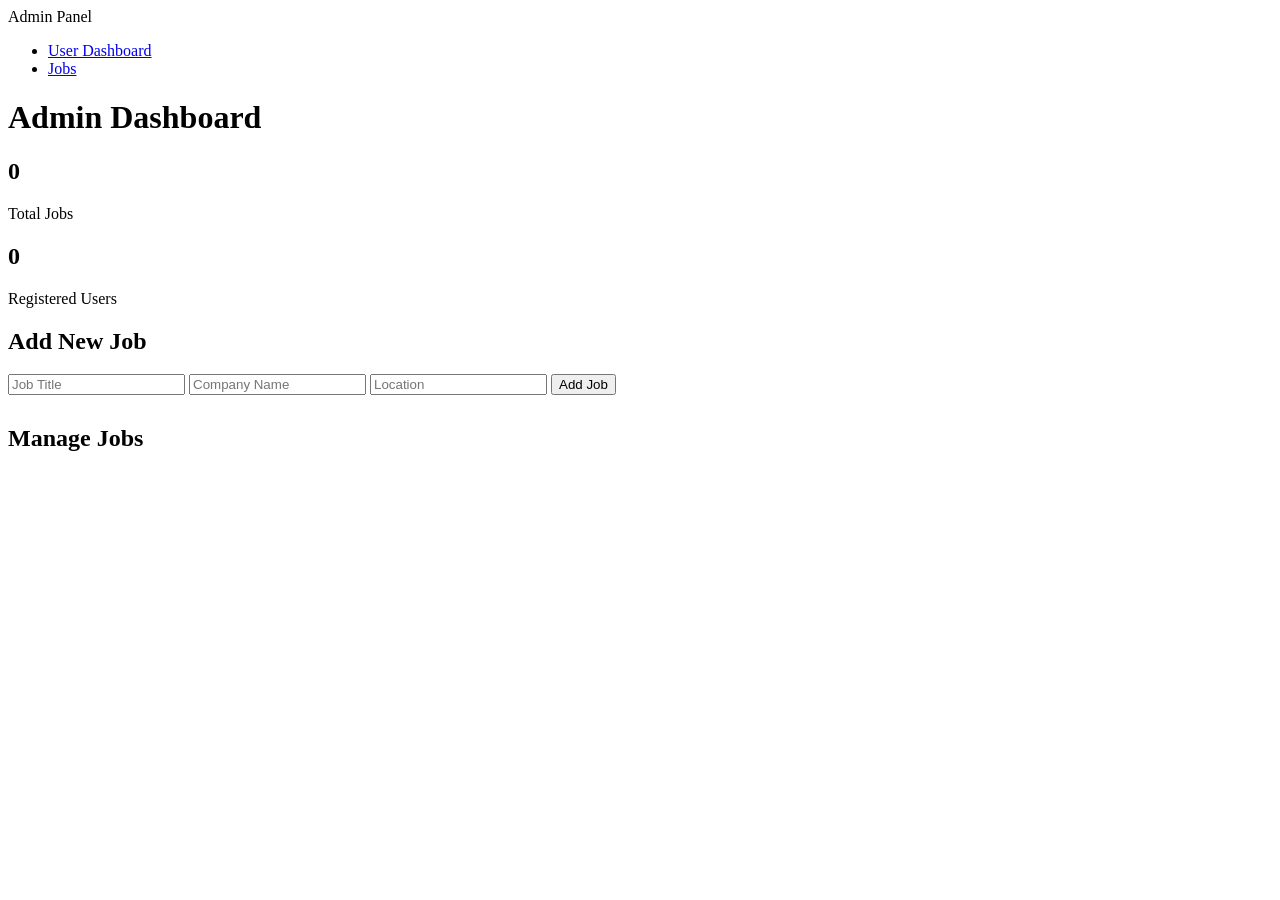
==== admin.html @ 0e62c75f "Add files via upload" ====
<!DOCTYPE html>
<html lang="en">
<head>
<meta charset="UTF-8">
<meta name="viewport" content="width=device-width, initial-scale=1.0">
<title>Admin Dashboard</title>
<link rel="stylesheet" href="css/style.css">
</head>
<body>

<nav class="navbar">

<div class="logo">
Admin Panel
</div>

<ul>
<li><a href="dashboard.html">User Dashboard</a></li>
<li><a href="jobs.html">Jobs</a></li>
</ul>

</nav>

<div class="dashboard">

<h1>Admin Dashboard</h1>

<div class="dashboard-grid">

<div class="dashboard-card">
<h2 id="jobCount">0</h2>
<p>Total Jobs</p>
</div>

<div class="dashboard-card">
<h2 id="userCount">0</h2>
<p>Registered Users</p>
</div>

</div>

<div class="job-detail-card">

<h2>Add New Job</h2>

<input
type="text"
id="jobTitle"
placeholder="Job Title">

<input
type="text"
id="company"
placeholder="Company Name">

<input
type="text"
id="location"
placeholder="Location">

<button onclick="addJob()">
Add Job
</button>

</div>

<h2 style="margin-top:30px;">
Manage Jobs
</h2>

<div id="adminJobs">
</div>

</div>

<script src="js/admin.js"></script>

</body>
</html>
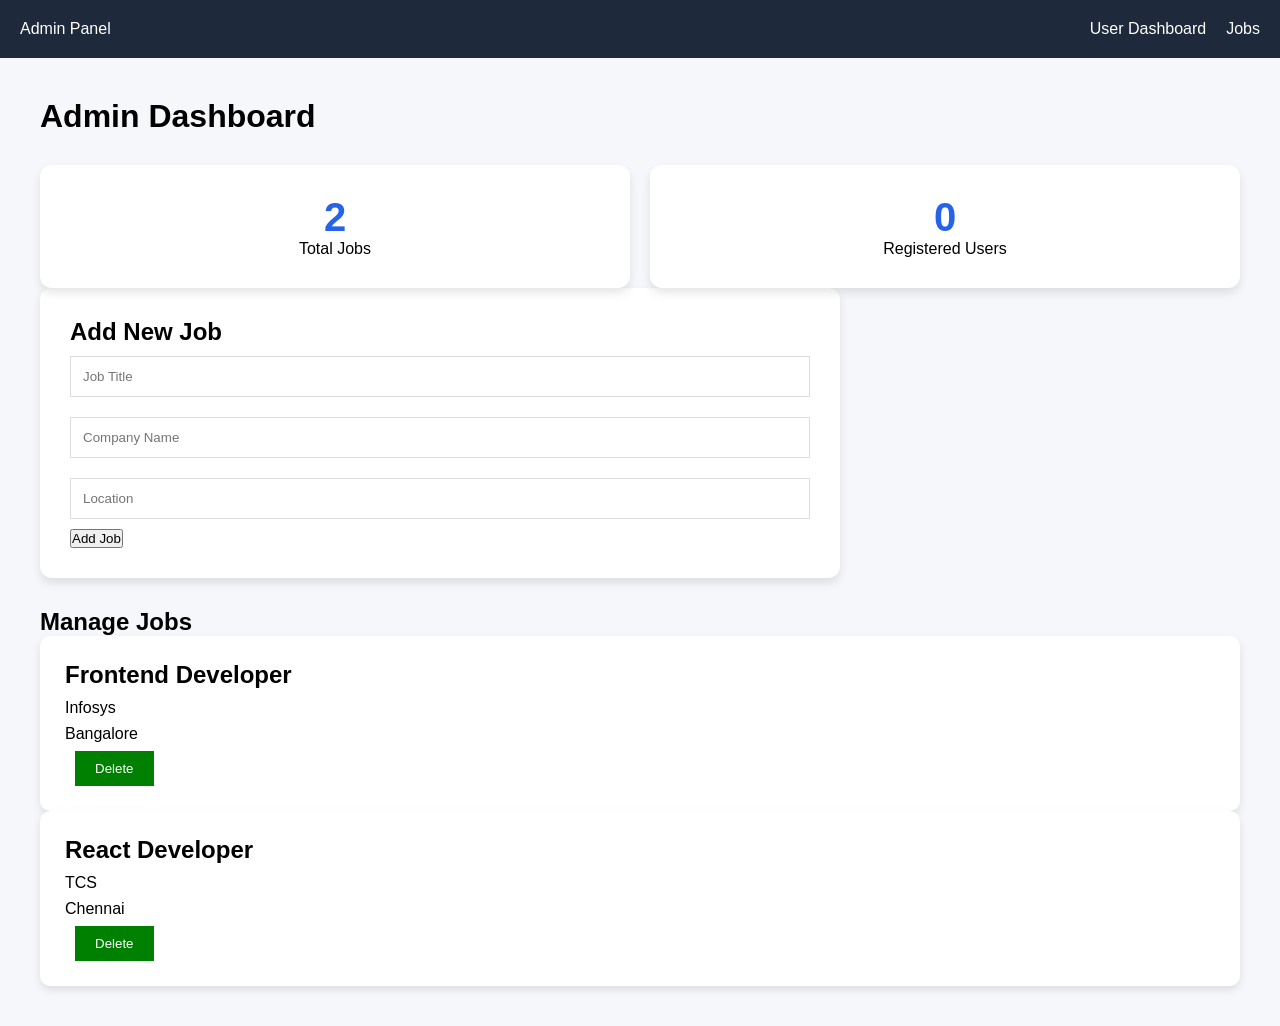
==== commit 606677ff: "Update admin.html" ====
--- a/admin.html
+++ b/admin.html
@@ -4,7 +4,7 @@
 <meta charset="UTF-8">
 <meta name="viewport" content="width=device-width, initial-scale=1.0">
 <title>Admin Dashboard</title>
-<link rel="stylesheet" href="css/style.css">
+<link rel="stylesheet" href="style.css">
 </head>
 <body>
 
@@ -73,7 +73,7 @@
 
 </div>
 
-<script src="js/admin.js"></script>
+<script src="admin.js"></script>
 
 </body>
-</html>+</html>
--- a/style.css
+++ b/style.css
@@ -0,0 +1,461 @@
+*{
+margin:0;
+padding:0;
+box-sizing:border-box;
+font-family:Arial,sans-serif;
+}
+
+body{
+background:#f5f7fb;
+}
+
+.navbar{
+display:flex;
+justify-content:space-between;
+padding:20px;
+background:#1e293b;
+color:white;
+}
+
+.navbar ul{
+display:flex;
+list-style:none;
+gap:20px;
+}
+
+.navbar a{
+color:white;
+text-decoration:none;
+}
+
+.hero{
+height:80vh;
+display:flex;
+flex-direction:column;
+justify-content:center;
+align-items:center;
+gap:20px;
+}
+
+.hero h1{
+font-size:55px;
+}
+
+.hero input{
+width:400px;
+padding:15px;
+}
+
+.hero button{
+padding:15px 30px;
+background:#2563eb;
+color:white;
+border:none;
+cursor:pointer;
+}
+
+.features{
+display:grid;
+grid-template-columns:repeat(3,1fr);
+gap:20px;
+padding:50px;
+}
+
+.card{
+background:white;
+padding:30px;
+border-radius:12px;
+box-shadow:0 5px 10px rgba(0,0,0,0.1);
+text-align:center;
+}
+.job-header{
+padding:40px;
+text-align:center;
+}
+
+.filters{
+display:flex;
+justify-content:center;
+gap:15px;
+margin-top:20px;
+}
+
+.filters input,
+.filters select{
+padding:12px;
+width:250px;
+}
+
+.job-container{
+padding:40px;
+display:grid;
+grid-template-columns:
+repeat(auto-fit,minmax(300px,1fr));
+gap:20px;
+}
+
+.job-card{
+background:white;
+padding:25px;
+border-radius:10px;
+box-shadow:0 4px 8px rgba(0,0,0,0.1);
+}
+
+.job-card h2{
+margin-bottom:10px;
+}
+
+.job-card p{
+margin:8px 0;
+}
+
+.apply-btn{
+margin-top:10px;
+padding:10px 20px;
+background:#2563eb;
+border:none;
+color:white;
+cursor:pointer;
+border-radius:5px;
+}.details-container{
+padding:40px;
+display:flex;
+justify-content:center;
+}
+
+.job-detail-card{
+background:white;
+padding:30px;
+width:800px;
+border-radius:12px;
+box-shadow:0 5px 10px rgba(0,0,0,0.1);
+}
+
+.job-detail-card h1{
+margin-bottom:20px;
+}
+
+.job-detail-card p{
+margin:10px 0;
+}
+
+.job-detail-card ul{
+margin:20px;
+}
+
+.save-btn{
+padding:10px 20px;
+background:green;
+color:white;
+border:none;
+cursor:pointer;
+margin-left:10px;
+}
+
+.similar-jobs{
+padding:40px;
+}
+
+.similar-jobs h2{
+margin-bottom:20px;
+}
+.auth-container{
+display:flex;
+justify-content:center;
+align-items:center;
+height:80vh;
+}
+
+.auth-card{
+background:white;
+padding:40px;
+width:400px;
+border-radius:12px;
+box-shadow:0 5px 15px rgba(0,0,0,0.1);
+}
+
+.auth-card h2{
+margin-bottom:20px;
+}
+
+.auth-card input{
+width:100%;
+padding:12px;
+margin:10px 0;
+}
+
+.auth-card button{
+width:100%;
+padding:12px;
+background:#2563eb;
+color:white;
+border:none;
+cursor:pointer;
+}
+
+.auth-card p{
+margin-top:15px;
+}
+.dashboard{
+padding:40px;
+}
+
+.dashboard-grid{
+
+display:grid;
+
+grid-template-columns:
+repeat(auto-fit,minmax(250px,1fr));
+
+gap:20px;
+
+margin-top:30px;
+}
+
+.dashboard-card{
+
+background:white;
+
+padding:30px;
+
+border-radius:12px;
+
+text-align:center;
+
+box-shadow:
+0 5px 10px rgba(0,0,0,0.1);
+
+}
+
+.dashboard-card h2{
+
+font-size:40px;
+
+color:#2563eb;
+
+}
+
+.recent-section{
+
+margin-top:40px;
+
+background:white;
+
+padding:20px;
+
+border-radius:12px;
+
+box-shadow:
+0 5px 10px rgba(0,0,0,0.1);
+
+}
+
+.recent-section ul{
+
+margin-top:15px;
+
+padding-left:20px;
+
+}
+
+.logout-btn{
+
+margin-top:30px;
+
+padding:12px 25px;
+
+background:red;
+
+color:white;
+
+border:none;
+
+cursor:pointer;
+
+}
+.profile-container{
+
+display:flex;
+
+justify-content:center;
+
+padding:40px;
+
+}
+
+.profile-card{
+
+background:white;
+
+padding:30px;
+
+width:600px;
+
+border-radius:12px;
+
+box-shadow:
+0 5px 10px rgba(0,0,0,0.1);
+
+}
+
+.profile-card h1{
+
+margin-bottom:20px;
+
+}
+
+.profile-card input{
+
+width:100%;
+
+padding:12px;
+
+margin:10px 0;
+
+}
+
+.profile-card button{
+
+width:100%;
+
+padding:12px;
+
+background:#2563eb;
+
+color:white;
+
+border:none;
+
+cursor:pointer;
+
+}
+.application-table{
+
+width:100%;
+
+background:white;
+
+border-collapse:collapse;
+
+margin-top:20px;
+
+}
+
+.application-table th,
+.application-table td{
+
+border:1px solid #ddd;
+
+padding:12px;
+
+text-align:left;
+
+}
+
+.application-table th{
+
+background:#2563eb;
+
+color:white;
+
+}
+
+.status{
+
+background:#22c55e;
+
+color:white;
+
+padding:5px 10px;
+
+border-radius:5px;
+
+}
+.job-detail-card input{
+
+width:100%;
+
+padding:12px;
+
+margin:10px 0;
+
+border:1px solid #ddd;
+
+}
+.dark{
+background:#0f172a;
+color:white;
+}
+
+.dark .card,
+.dark .job-card,
+.dark .dashboard-card,
+.dark .profile-card,
+.dark .job-detail-card{
+
+background:#1e293b;
+color:white;
+
+}
+
+.dark input,
+.dark select{
+
+background:#334155;
+color:white;
+border:none;
+
+}
+textarea{
+width:100%;
+padding:12px;
+margin:10px 0;
+border:1px solid #ddd;
+border-radius:5px;
+}
+.footer{
+
+background:#1e293b;
+
+color:white;
+
+padding:30px;
+
+text-align:center;
+
+margin-top:50px;
+
+}
+@media(max-width:768px){
+
+.navbar{
+
+flex-direction:column;
+
+align-items:center;
+
+}
+
+.navbar ul{
+
+flex-direction:column;
+
+margin-top:10px;
+
+}
+
+.hero h1{
+
+font-size:35px;
+
+}
+
+.filters{
+
+flex-direction:column;
+
+align-items:center;
+
+}
+
+}
